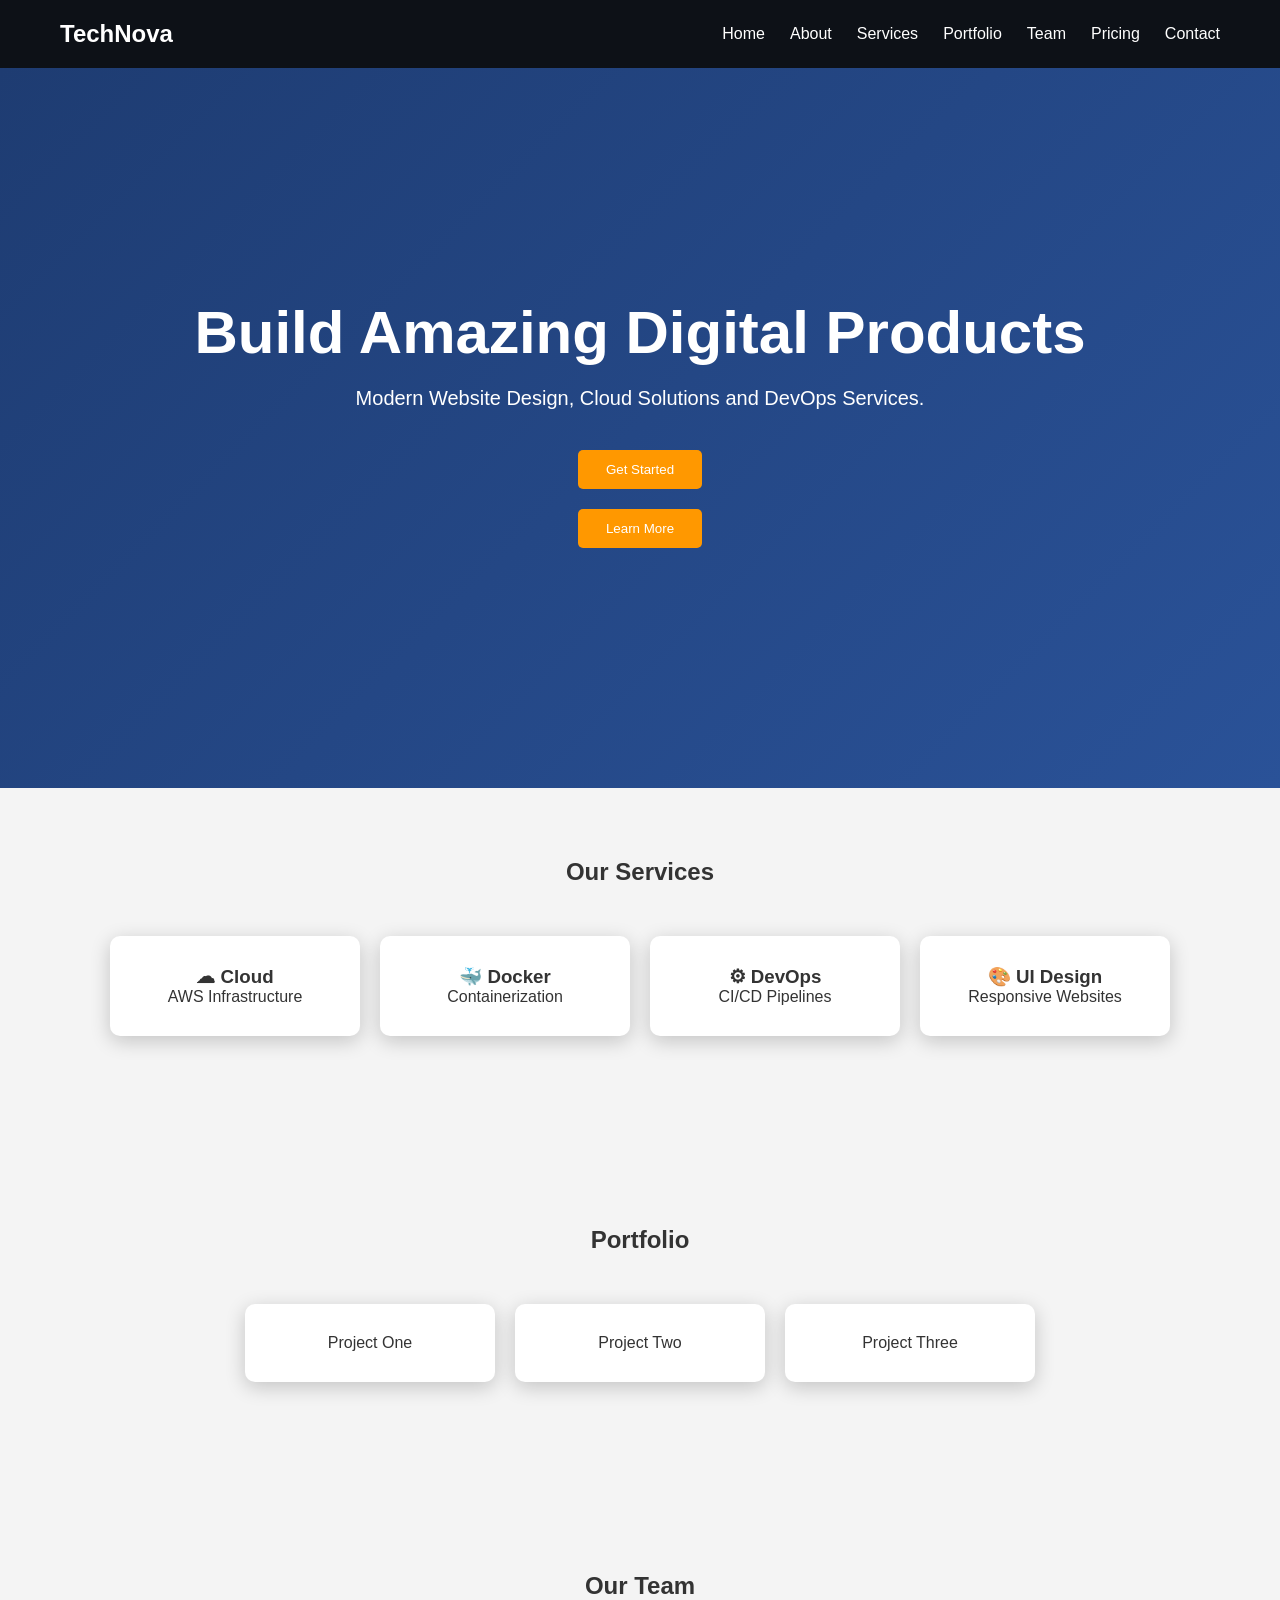
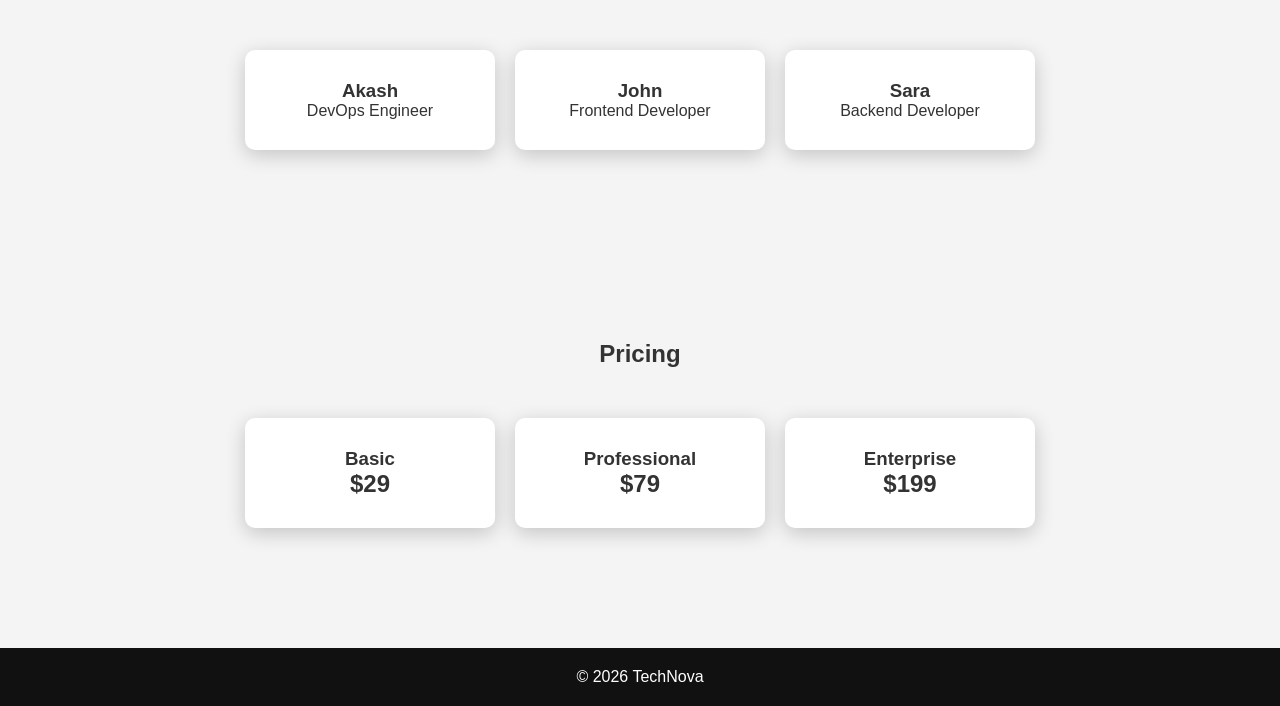
==== index_updated.html @ e94d016d "Updated design for Website" ====
<!DOCTYPE html>
<html lang="en">

<head>

<meta charset="UTF-8">
<meta name="viewport" content="width=device-width, initial-scale=1">

<title>Modern Company Website</title>

<link rel="stylesheet" href="css/style.css">

</head>

<body>

<header>

<nav class="navbar">

<div class="logo">

<h2>TechNova</h2>

</div>

<ul>

<li><a href="#">Home</a></li>
<li><a href="#">About</a></li>
<li><a href="#">Services</a></li>
<li><a href="#">Portfolio</a></li>
<li><a href="#">Team</a></li>
<li><a href="#">Pricing</a></li>
<li><a href="#">Contact</a></li>

</ul>

</nav>

<section class="hero">

<h1>Build Amazing Digital Products</h1>

<p>

Modern Website Design, Cloud Solutions and DevOps Services.

</p>

<button>Get Started</button>

<button>Learn More</button>

</section>

</header>

<section class="services">

<h2>Our Services</h2>

<div class="cards">

<div class="card">

<h3>☁ Cloud</h3>

<p>AWS Infrastructure</p>

</div>

<div class="card">

<h3>🐳 Docker</h3>

<p>Containerization</p>

</div>

<div class="card">

<h3>⚙ DevOps</h3>

<p>CI/CD Pipelines</p>

</div>

<div class="card">

<h3>🎨 UI Design</h3>

<p>Responsive Websites</p>

</div>

</div>

</section>

<section class="portfolio">

<h2>Portfolio</h2>

<div class="cards">

<div class="card">Project One</div>

<div class="card">Project Two</div>

<div class="card">Project Three</div>

</div>

</section>

<section class="team">

<h2>Our Team</h2>

<div class="cards">

<div class="card">

<h3>Akash</h3>

<p>DevOps Engineer</p>

</div>

<div class="card">

<h3>John</h3>

<p>Frontend Developer</p>

</div>

<div class="card">

<h3>Sara</h3>

<p>Backend Developer</p>

</div>

</div>

</section>

<section class="pricing">

<h2>Pricing</h2>

<div class="cards">

<div class="card">

<h3>Basic</h3>

<h1>$29</h1>

</div>

<div class="card">

<h3>Professional</h3>

<h1>$79</h1>

</div>

<div class="card">

<h3>Enterprise</h3>

<h1>$199</h1>

</div>

</div>

</section>

<footer>

<p>© 2026 TechNova</p>

</footer>

<script src="js/script.js"></script>

</body>

</html>
---- css/style.css ----
*{
margin:0;
padding:0;
box-sizing:border-box;
font-family:Arial,sans-serif;
}

body{

background:#f4f4f4;
color:#333;

}

.navbar{

display:flex;
justify-content:space-between;
align-items:center;

padding:20px 60px;

background:#0d1117;

color:white;

}

.navbar ul{

display:flex;
list-style:none;

}

.navbar li{

margin-left:25px;

}

.navbar a{

color:white;
text-decoration:none;

}

.hero{

height:80vh;

display:flex;

flex-direction:column;

justify-content:center;

align-items:center;

background:linear-gradient(135deg,#1e3c72,#2a5298);

color:white;

text-align:center;

}

.hero h1{

font-size:60px;

margin-bottom:20px;

}

.hero p{

font-size:20px;

margin-bottom:30px;

}

button{

padding:12px 28px;

margin:10px;

border:none;

background:#ff9800;

color:white;

cursor:pointer;

border-radius:5px;

}

.cards{

display:flex;

justify-content:center;

gap:20px;

padding:50px;

flex-wrap:wrap;

}

.card{

width:250px;

padding:30px;

background:white;

border-radius:10px;

box-shadow:0 5px 20px rgba(0,0,0,.2);

transition:.3s;

text-align:center;

}

.card:hover{

transform:translateY(-10px);

}

section{

padding:70px 0;

text-align:center;

}

footer{

background:#111;

color:white;

padding:20px;

text-align:center;

}
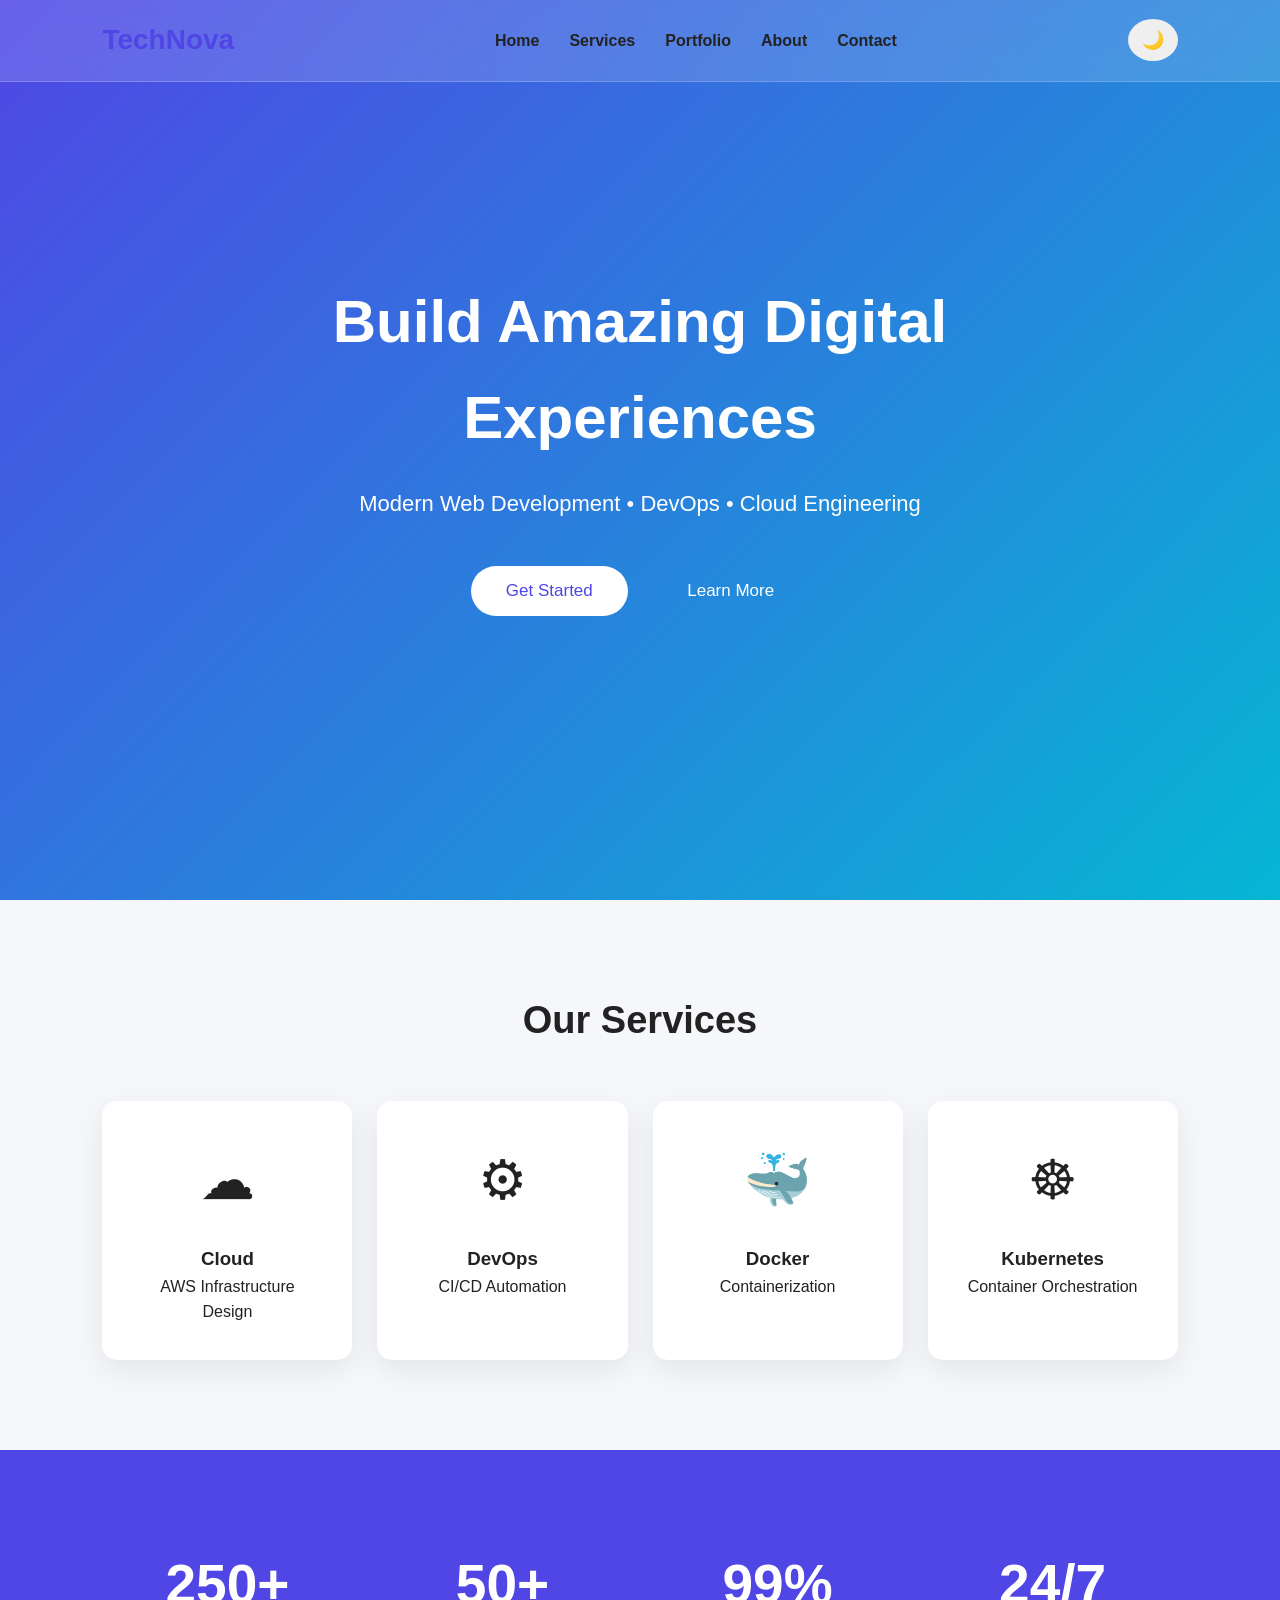
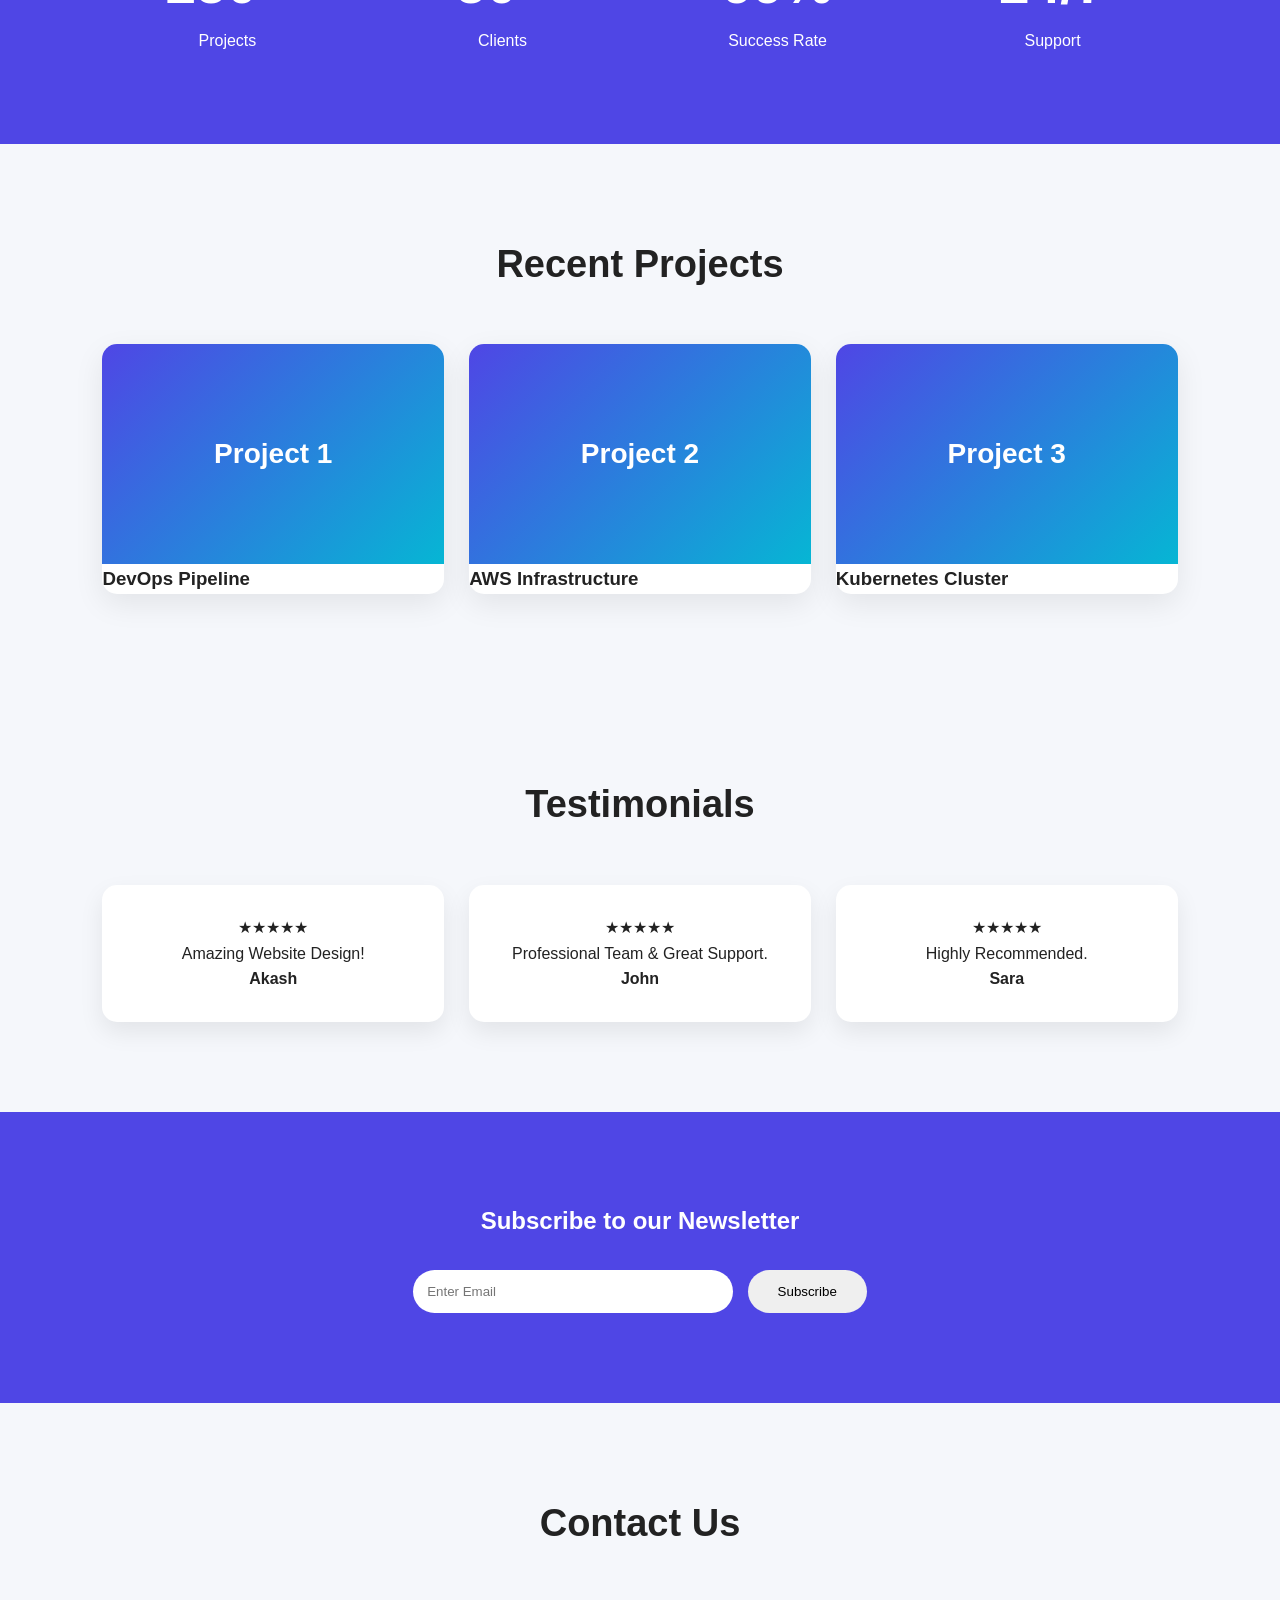
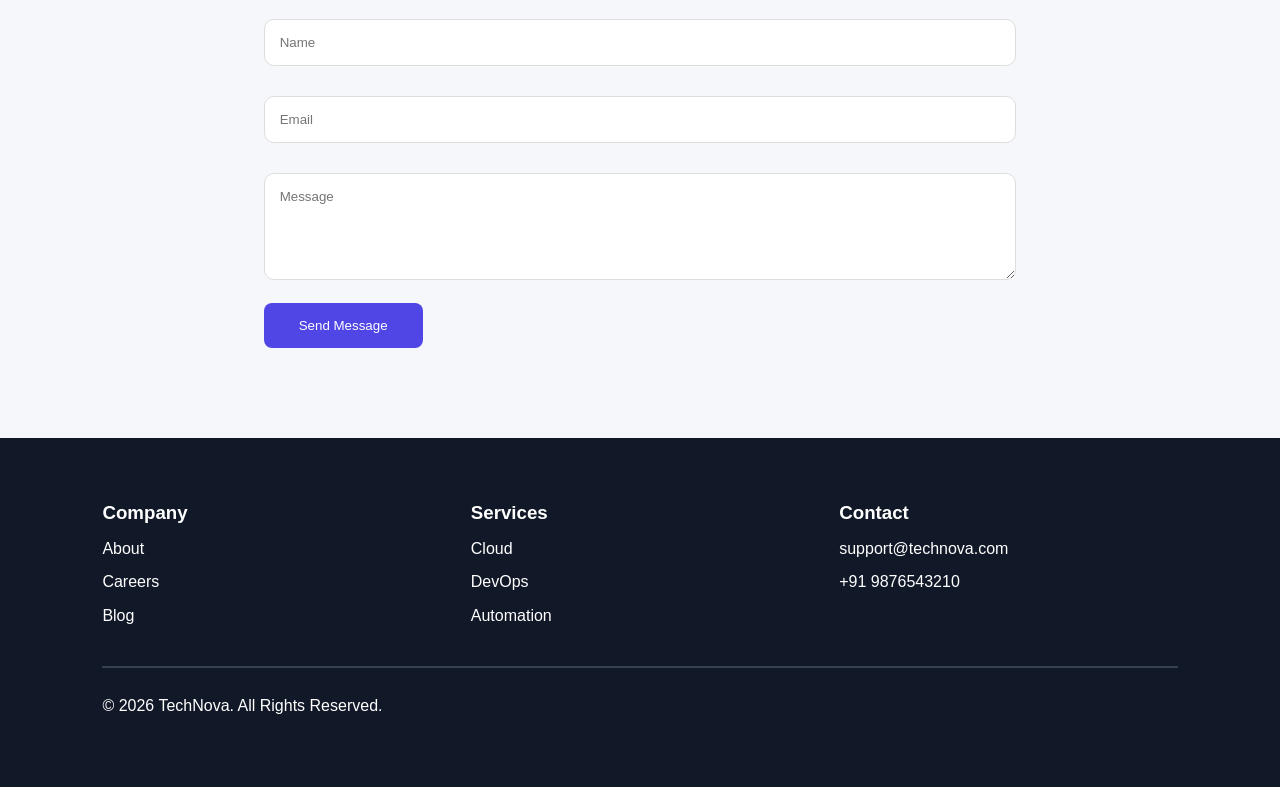
==== commit f8bbfc34: "Updated version 2.0 for Website" ====
--- a/index_updated.html
+++ b/index_updated.html
@@ -1,195 +1,438 @@
 <!DOCTYPE html>
 <html lang="en">
-
 <head>
-
-<meta charset="UTF-8">
-<meta name="viewport" content="width=device-width, initial-scale=1">
-
-<title>Modern Company Website</title>
-
-<link rel="stylesheet" href="css/style.css">
-
+    <meta charset="UTF-8">
+    <meta name="viewport" content="width=device-width, initial-scale=1.0">
+    <title>TechNova | UI Redesign</title>
+
+    <link rel="stylesheet" href="css/style.css">
 </head>
 
 <body>
 
+<!-- ================= NAVBAR ================= -->
+
 <header>
 
 <nav class="navbar">
 
 <div class="logo">
-
-<h2>TechNova</h2>
-
-</div>
-
-<ul>
-
-<li><a href="#">Home</a></li>
-<li><a href="#">About</a></li>
-<li><a href="#">Services</a></li>
-<li><a href="#">Portfolio</a></li>
-<li><a href="#">Team</a></li>
-<li><a href="#">Pricing</a></li>
-<li><a href="#">Contact</a></li>
+TechNova
+</div>
+
+<ul class="nav-links">
+
+<li><a href="#home">Home</a></li>
+<li><a href="#services">Services</a></li>
+<li><a href="#portfolio">Portfolio</a></li>
+<li><a href="#about">About</a></li>
+<li><a href="#contact">Contact</a></li>
 
 </ul>
 
+<button id="themeBtn">🌙</button>
+
 </nav>
 
-<section class="hero">
-
-<h1>Build Amazing Digital Products</h1>
-
-<p>
-
-Modern Website Design, Cloud Solutions and DevOps Services.
-
-</p>
-
-<button>Get Started</button>
-
-<button>Learn More</button>
-
-</section>
-
 </header>
 
-<section class="services">
-
-<h2>Our Services</h2>
-
-<div class="cards">
+<!-- ================= HERO ================= -->
+
+<section id="home" class="hero">
+
+<div class="hero-content">
+
+<h1>Build Amazing Digital Experiences</h1>
+
+<p>
+
+Modern Web Development • DevOps • Cloud Engineering
+
+</p>
+
+<div class="hero-buttons">
+
+<button class="primary-btn">
+
+Get Started
+
+</button>
+
+<button class="secondary-btn">
+
+Learn More
+
+</button>
+
+</div>
+
+</div>
+
+</section>
+
+<!-- ================= SERVICES ================= -->
+
+<section id="services">
+
+<h2 class="section-title">
+
+Our Services
+
+</h2>
+
+<div class="card-container">
 
 <div class="card">
 
-<h3>☁ Cloud</h3>
-
-<p>AWS Infrastructure</p>
+<div class="icon">☁</div>
+
+<h3>Cloud</h3>
+
+<p>
+
+AWS Infrastructure Design
+
+</p>
 
 </div>
 
 <div class="card">
 
-<h3>🐳 Docker</h3>
-
-<p>Containerization</p>
+<div class="icon">⚙</div>
+
+<h3>DevOps</h3>
+
+<p>
+
+CI/CD Automation
+
+</p>
 
 </div>
 
 <div class="card">
 
-<h3>⚙ DevOps</h3>
-
-<p>CI/CD Pipelines</p>
+<div class="icon">🐳</div>
+
+<h3>Docker</h3>
+
+<p>
+
+Containerization
+
+</p>
 
 </div>
 
 <div class="card">
 
-<h3>🎨 UI Design</h3>
-
-<p>Responsive Websites</p>
-
-</div>
-
-</div>
-
-</section>
-
-<section class="portfolio">
-
-<h2>Portfolio</h2>
-
-<div class="cards">
-
-<div class="card">Project One</div>
-
-<div class="card">Project Two</div>
-
-<div class="card">Project Three</div>
-
-</div>
-
-</section>
-
-<section class="team">
-
-<h2>Our Team</h2>
-
-<div class="cards">
-
-<div class="card">
-
-<h3>Akash</h3>
-
-<p>DevOps Engineer</p>
-
-</div>
-
-<div class="card">
-
-<h3>John</h3>
-
-<p>Frontend Developer</p>
-
-</div>
-
-<div class="card">
-
-<h3>Sara</h3>
-
-<p>Backend Developer</p>
-
-</div>
-
-</div>
-
-</section>
-
-<section class="pricing">
-
-<h2>Pricing</h2>
-
-<div class="cards">
-
-<div class="card">
-
-<h3>Basic</h3>
-
-<h1>$29</h1>
-
-</div>
-
-<div class="card">
-
-<h3>Professional</h3>
-
-<h1>$79</h1>
-
-</div>
-
-<div class="card">
-
-<h3>Enterprise</h3>
-
-<h1>$199</h1>
-
-</div>
-
-</div>
-
-</section>
+<div class="icon">☸</div>
+
+<h3>Kubernetes</h3>
+
+<p>
+
+Container Orchestration
+
+</p>
+
+</div>
+
+</div>
+
+</section>
+
+<!-- ================= STATS ================= -->
+
+<section class="stats">
+
+<div class="stat">
+
+<h1>250+</h1>
+
+<p>Projects</p>
+
+</div>
+
+<div class="stat">
+
+<h1>50+</h1>
+
+<p>Clients</p>
+
+</div>
+
+<div class="stat">
+
+<h1>99%</h1>
+
+<p>Success Rate</p>
+
+</div>
+
+<div class="stat">
+
+<h1>24/7</h1>
+
+<p>Support</p>
+
+</div>
+
+</section>
+
+<!-- ================= PORTFOLIO ================= -->
+
+<section id="portfolio">
+
+<h2 class="section-title">
+
+Recent Projects
+
+</h2>
+
+<div class="card-container">
+
+<div class="portfolio-card">
+
+<div class="placeholder">
+
+Project 1
+
+</div>
+
+<h3>DevOps Pipeline</h3>
+
+</div>
+
+<div class="portfolio-card">
+
+<div class="placeholder">
+
+Project 2
+
+</div>
+
+<h3>AWS Infrastructure</h3>
+
+</div>
+
+<div class="portfolio-card">
+
+<div class="placeholder">
+
+Project 3
+
+</div>
+
+<h3>Kubernetes Cluster</h3>
+
+</div>
+
+</div>
+
+</section>
+
+<!-- ================= TESTIMONIALS ================= -->
+
+<section>
+
+<h2 class="section-title">
+
+Testimonials
+
+</h2>
+
+<div class="testimonial-container">
+
+<div class="testimonial">
+
+<p>
+
+★★★★★
+
+</p>
+
+<p>
+
+Amazing Website Design!
+
+</p>
+
+<h4>
+
+Akash
+
+</h4>
+
+</div>
+
+<div class="testimonial">
+
+<p>
+
+★★★★★
+
+</p>
+
+<p>
+
+Professional Team & Great Support.
+
+</p>
+
+<h4>
+
+John
+
+</h4>
+
+</div>
+
+<div class="testimonial">
+
+<p>
+
+★★★★★
+
+</p>
+
+<p>
+
+Highly Recommended.
+
+</p>
+
+<h4>
+
+Sara
+
+</h4>
+
+</div>
+
+</div>
+
+</section>
+
+<!-- ================= NEWSLETTER ================= -->
+
+<section class="newsletter">
+
+<h2>
+
+Subscribe to our Newsletter
+
+</h2>
+
+<form>
+
+<input
+type="email"
+placeholder="Enter Email"
+>
+
+<button>
+
+Subscribe
+
+</button>
+
+</form>
+
+</section>
+
+<!-- ================= CONTACT ================= -->
+
+<section id="contact">
+
+<h2 class="section-title">
+
+Contact Us
+
+</h2>
+
+<form class="contact-form">
+
+<input
+type="text"
+placeholder="Name"
+required
+>
+
+<input
+type="email"
+placeholder="Email"
+required
+>
+
+<textarea
+placeholder="Message"
+rows="5">
+</textarea>
+
+<button>
+
+Send Message
+
+</button>
+
+</form>
+
+</section>
+
+<!-- ================= FOOTER ================= -->
 
 <footer>
 
-<p>© 2026 TechNova</p>
+<div class="footer-grid">
+
+<div>
+
+<h3>Company</h3>
+
+<p>About</p>
+
+<p>Careers</p>
+
+<p>Blog</p>
+
+</div>
+
+<div>
+
+<h3>Services</h3>
+
+<p>Cloud</p>
+
+<p>DevOps</p>
+
+<p>Automation</p>
+
+</div>
+
+<div>
+
+<h3>Contact</h3>
+
+<p>support@technova.com</p>
+
+<p>+91 9876543210</p>
+
+</div>
+
+</div>
+
+<hr>
+
+<p>
+
+© 2026 TechNova. All Rights Reserved.
+
+</p>
 
 </footer>
 
 <script src="js/script.js"></script>
 
 </body>
-
 </html>
--- a/css/style.css
+++ b/css/style.css
@@ -1,159 +1,603 @@
+/* =========================
+   GLOBAL
+========================= */
+
 *{
-margin:0;
-padding:0;
-box-sizing:border-box;
-font-family:Arial,sans-serif;
+    margin:0;
+    padding:0;
+    box-sizing:border-box;
+    font-family:'Segoe UI',Tahoma,Geneva,Verdana,sans-serif;
+}
+
+html{
+    scroll-behavior:smooth;
 }
 
 body{
-
-background:#f4f4f4;
-color:#333;
-
-}
+    background:#f5f7fb;
+    color:#222;
+    transition:.4s;
+    line-height:1.6;
+}
+
+/* Dark Mode */
+
+body.dark{
+    background:#0f172a;
+    color:#f1f5f9;
+}
+
+/* =========================
+   NAVBAR
+========================= */
 
 .navbar{
 
-display:flex;
-justify-content:space-between;
-align-items:center;
-
-padding:20px 60px;
-
-background:#0d1117;
-
-color:white;
-
-}
-
-.navbar ul{
-
-display:flex;
-list-style:none;
-
-}
-
-.navbar li{
-
-margin-left:25px;
-
-}
-
-.navbar a{
-
-color:white;
-text-decoration:none;
-
-}
+    position:fixed;
+    top:0;
+    width:100%;
+
+    display:flex;
+    justify-content:space-between;
+    align-items:center;
+
+    padding:18px 8%;
+
+    backdrop-filter:blur(15px);
+
+    background:rgba(255,255,255,.15);
+
+    z-index:999;
+
+    border-bottom:1px solid rgba(255,255,255,.2);
+
+}
+
+body.dark .navbar{
+
+    background:rgba(15,23,42,.7);
+
+}
+
+.logo{
+
+    font-size:28px;
+    font-weight:bold;
+    color:#4f46e5;
+
+}
+
+.nav-links{
+
+    list-style:none;
+    display:flex;
+
+}
+
+.nav-links li{
+
+    margin-left:30px;
+
+}
+
+.nav-links a{
+
+    text-decoration:none;
+    color:inherit;
+    font-weight:600;
+
+}
+
+.nav-links a:hover{
+
+    color:#4f46e5;
+
+}
+
+#themeBtn{
+
+    padding:10px 14px;
+
+    border:none;
+
+    cursor:pointer;
+
+    border-radius:50%;
+
+    font-size:18px;
+
+}
+
+/* =========================
+   HERO
+========================= */
 
 .hero{
 
-height:80vh;
-
-display:flex;
+    height:100vh;
+
+    display:flex;
+    justify-content:center;
+    align-items:center;
+
+    text-align:center;
+
+    color:white;
+
+    background:linear-gradient(135deg,#4f46e5,#06b6d4);
+
+}
+
+.hero-content{
+
+    width:80%;
+
+}
+
+.hero h1{
+
+    font-size:60px;
+    margin-bottom:20px;
+
+}
+
+.hero p{
+
+    font-size:22px;
+    margin-bottom:35px;
+
+}
+
+.hero-buttons button{
+
+    padding:15px 35px;
+
+    margin:10px;
+
+    border:none;
+
+    border-radius:50px;
+
+    cursor:pointer;
+
+    font-size:17px;
+
+    transition:.3s;
+
+}
+
+.primary-btn{
+
+    background:white;
+    color:#4f46e5;
+
+}
+
+.primary-btn:hover{
+
+    transform:translateY(-4px);
+
+}
+
+.secondary-btn{
+
+    background:transparent;
+
+    border:2px solid white;
+
+    color:white;
+
+}
+
+.secondary-btn:hover{
+
+    background:white;
+    color:#4f46e5;
+
+}
+
+/* =========================
+   SECTION
+========================= */
+
+section{
+
+    padding:90px 8%;
+
+}
+
+.section-title{
+
+    text-align:center;
+
+    font-size:38px;
+
+    margin-bottom:50px;
+
+}
+
+/* =========================
+   CARDS
+========================= */
+
+.card-container{
+
+    display:grid;
+
+    grid-template-columns:repeat(auto-fit,minmax(250px,1fr));
+
+    gap:25px;
+
+}
+
+.card{
+
+    background:white;
+
+    padding:35px;
+
+    border-radius:15px;
+
+    text-align:center;
+
+    transition:.3s;
+
+    box-shadow:0 10px 30px rgba(0,0,0,.08);
+
+}
+
+body.dark .card{
+
+    background:#1e293b;
+
+}
+
+.card:hover{
+
+    transform:translateY(-10px);
+
+}
+
+.icon{
+
+    font-size:55px;
+
+    margin-bottom:20px;
+
+}
+
+/* =========================
+   STATS
+========================= */
+
+.stats{
+
+    display:grid;
+
+    grid-template-columns:repeat(4,1fr);
+
+    gap:25px;
+
+    background:#4f46e5;
+
+    color:white;
+
+}
+
+.stat{
+
+    text-align:center;
+
+}
+
+.stat h1{
+
+    font-size:55px;
+
+}
+
+/* =========================
+   PORTFOLIO
+========================= */
+
+.portfolio-card{
+
+    background:white;
+
+    border-radius:15px;
+
+    overflow:hidden;
+
+    box-shadow:0 10px 30px rgba(0,0,0,.08);
+
+}
+
+body.dark .portfolio-card{
+
+    background:#1e293b;
+
+}
+
+.placeholder{
+
+    height:220px;
+
+    background:linear-gradient(135deg,#4f46e5,#06b6d4);
+
+    color:white;
+
+    display:flex;
+
+    justify-content:center;
+
+    align-items:center;
+
+    font-size:28px;
+
+    font-weight:bold;
+
+}
+
+/* =========================
+   TESTIMONIALS
+========================= */
+
+.testimonial-container{
+
+    display:grid;
+
+    grid-template-columns:repeat(auto-fit,minmax(250px,1fr));
+
+    gap:25px;
+
+}
+
+.testimonial{
+
+    padding:30px;
+
+    background:white;
+
+    border-radius:15px;
+
+    text-align:center;
+
+    box-shadow:0 10px 25px rgba(0,0,0,.08);
+
+}
+
+body.dark .testimonial{
+
+    background:#1e293b;
+
+}
+
+/* =========================
+   NEWSLETTER
+========================= */
+
+.newsletter{
+
+    text-align:center;
+
+    background:#4f46e5;
+
+    color:white;
+
+}
+
+.newsletter form{
+
+    margin-top:30px;
+
+}
+
+.newsletter input{
+
+    width:320px;
+
+    padding:14px;
+
+    border:none;
+
+    border-radius:30px;
+
+}
+
+.newsletter button{
+
+    padding:14px 30px;
+
+    margin-left:10px;
+
+    border:none;
+
+    border-radius:30px;
+
+    cursor:pointer;
+
+}
+
+/* =========================
+   CONTACT
+========================= */
+
+.contact-form{
+
+    width:70%;
+
+    margin:auto;
+
+}
+
+.contact-form input,
+.contact-form textarea{
+
+    width:100%;
+
+    padding:15px;
+
+    margin:15px 0;
+
+    border:1px solid #ddd;
+
+    border-radius:10px;
+
+}
+
+body.dark input,
+body.dark textarea{
+
+    background:#1e293b;
+
+    color:white;
+
+    border:1px solid #334155;
+
+}
+
+.contact-form button{
+
+    padding:15px 35px;
+
+    background:#4f46e5;
+
+    color:white;
+
+    border:none;
+
+    border-radius:8px;
+
+    cursor:pointer;
+
+}
+
+/* =========================
+   FOOTER
+========================= */
+
+footer{
+
+    background:#111827;
+
+    color:white;
+
+    padding:60px 8%;
+
+}
+
+.footer-grid{
+
+    display:grid;
+
+    grid-template-columns:repeat(auto-fit,minmax(200px,1fr));
+
+    gap:30px;
+
+    margin-bottom:30px;
+
+}
+
+footer p{
+
+    margin:8px 0;
+
+}
+
+footer hr{
+
+    margin:25px 0;
+
+    border:.5px solid #374151;
+
+}
+
+/* =========================
+   RESPONSIVE
+========================= */
+
+@media(max-width:900px){
+
+.navbar{
 
 flex-direction:column;
 
+}
+
+.nav-links{
+
+margin-top:20px;
+
+flex-wrap:wrap;
+
 justify-content:center;
 
-align-items:center;
-
-background:linear-gradient(135deg,#1e3c72,#2a5298);
-
-color:white;
-
-text-align:center;
+}
+
+.nav-links li{
+
+margin:10px;
 
 }
 
 .hero h1{
 
-font-size:60px;
-
-margin-bottom:20px;
+font-size:40px;
 
 }
 
 .hero p{
 
-font-size:20px;
-
-margin-bottom:30px;
-
-}
-
-button{
-
-padding:12px 28px;
-
-margin:10px;
-
-border:none;
-
-background:#ff9800;
-
-color:white;
-
-cursor:pointer;
-
-border-radius:5px;
-
-}
-
-.cards{
-
-display:flex;
-
-justify-content:center;
-
-gap:20px;
-
-padding:50px;
-
-flex-wrap:wrap;
-
-}
-
-.card{
-
-width:250px;
-
-padding:30px;
-
-background:white;
-
-border-radius:10px;
-
-box-shadow:0 5px 20px rgba(0,0,0,.2);
-
-transition:.3s;
-
-text-align:center;
-
-}
-
-.card:hover{
-
-transform:translateY(-10px);
-
-}
-
-section{
-
-padding:70px 0;
-
-text-align:center;
-
-}
-
-footer{
-
-background:#111;
-
-color:white;
-
-padding:20px;
-
-text-align:center;
+font-size:18px;
+
+}
+
+.stats{
+
+grid-template-columns:repeat(2,1fr);
+
+}
+
+.contact-form{
+
+width:100%;
+
+}
+
+.newsletter input{
+
+width:100%;
+
+margin-bottom:15px;
+
+}
+
+.newsletter button{
+
+margin-left:0;
+
+}
+
+}
+
+@media(max-width:600px){
+
+.stats{
+
+grid-template-columns:1fr;
+
+}
+
+.hero h1{
+
+font-size:32px;
+
+}
+
+.section-title{
+
+font-size:30px;
+
+}
 
 }
